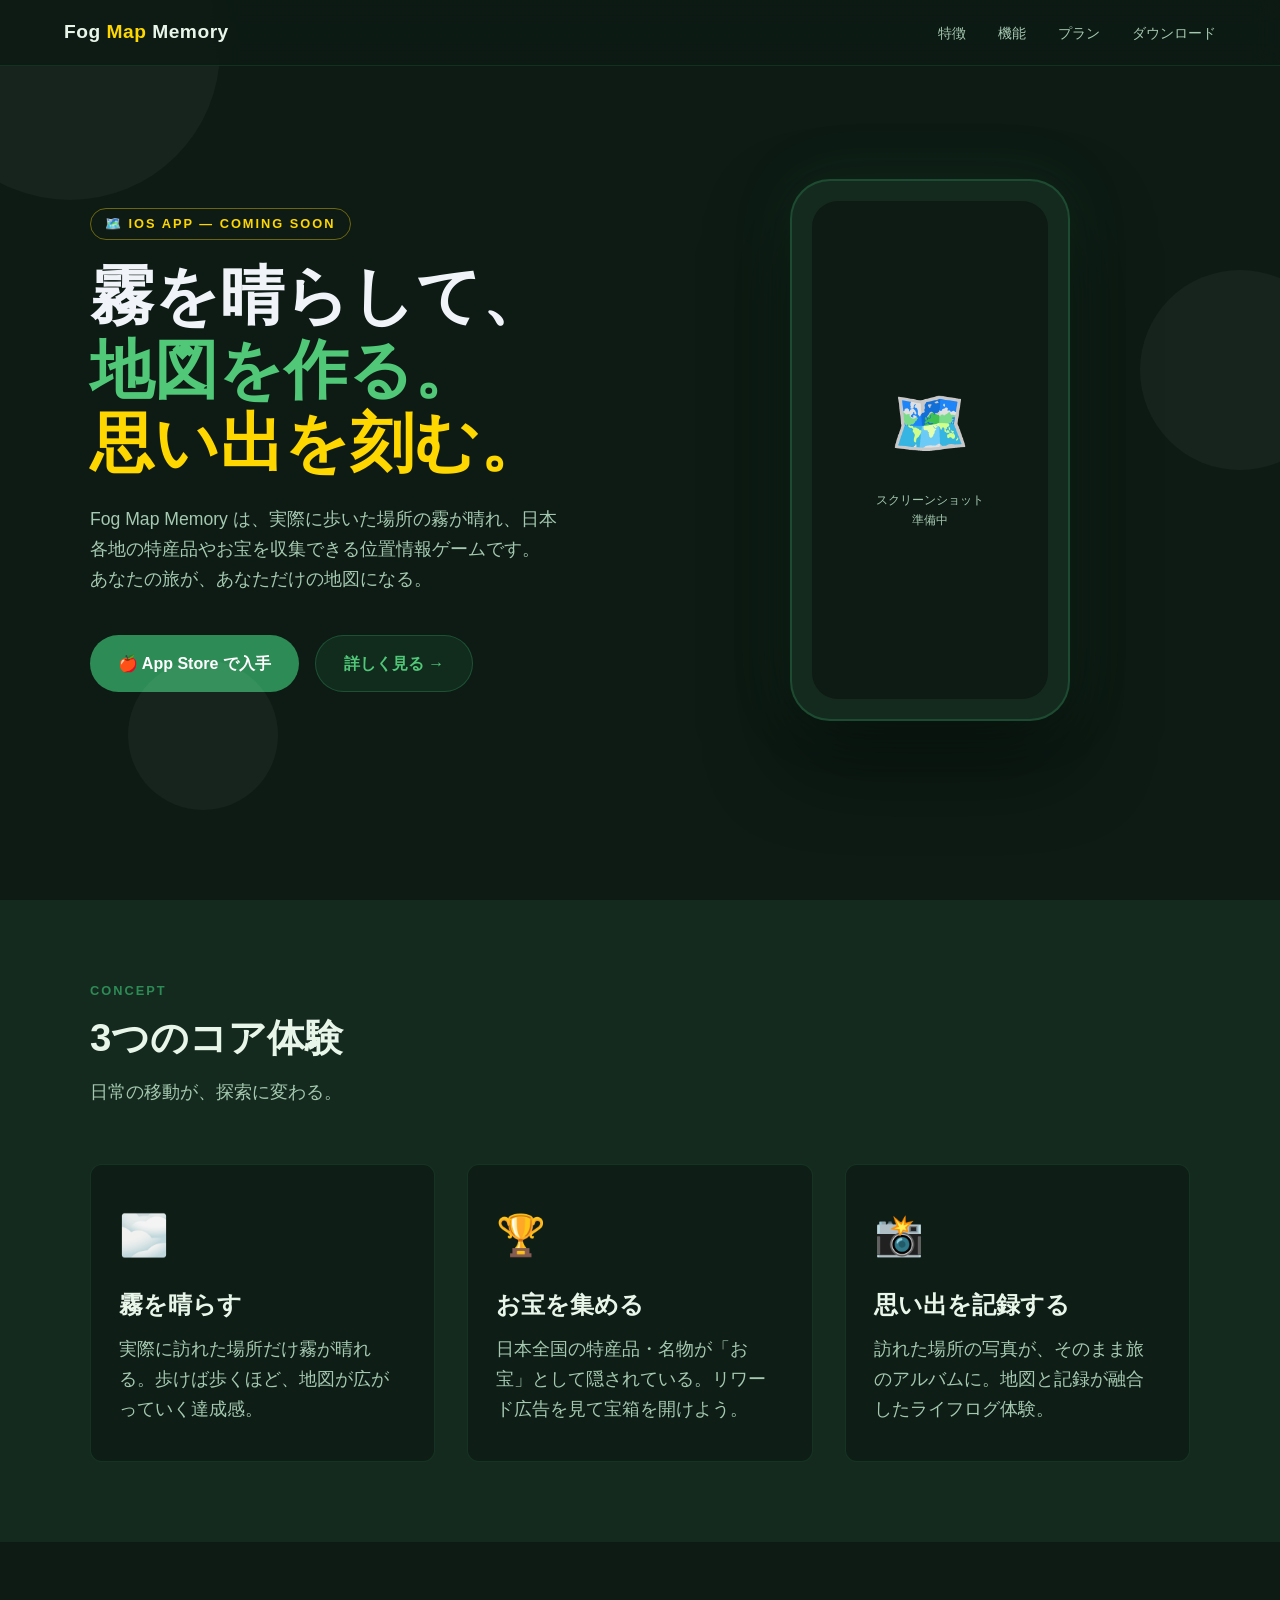
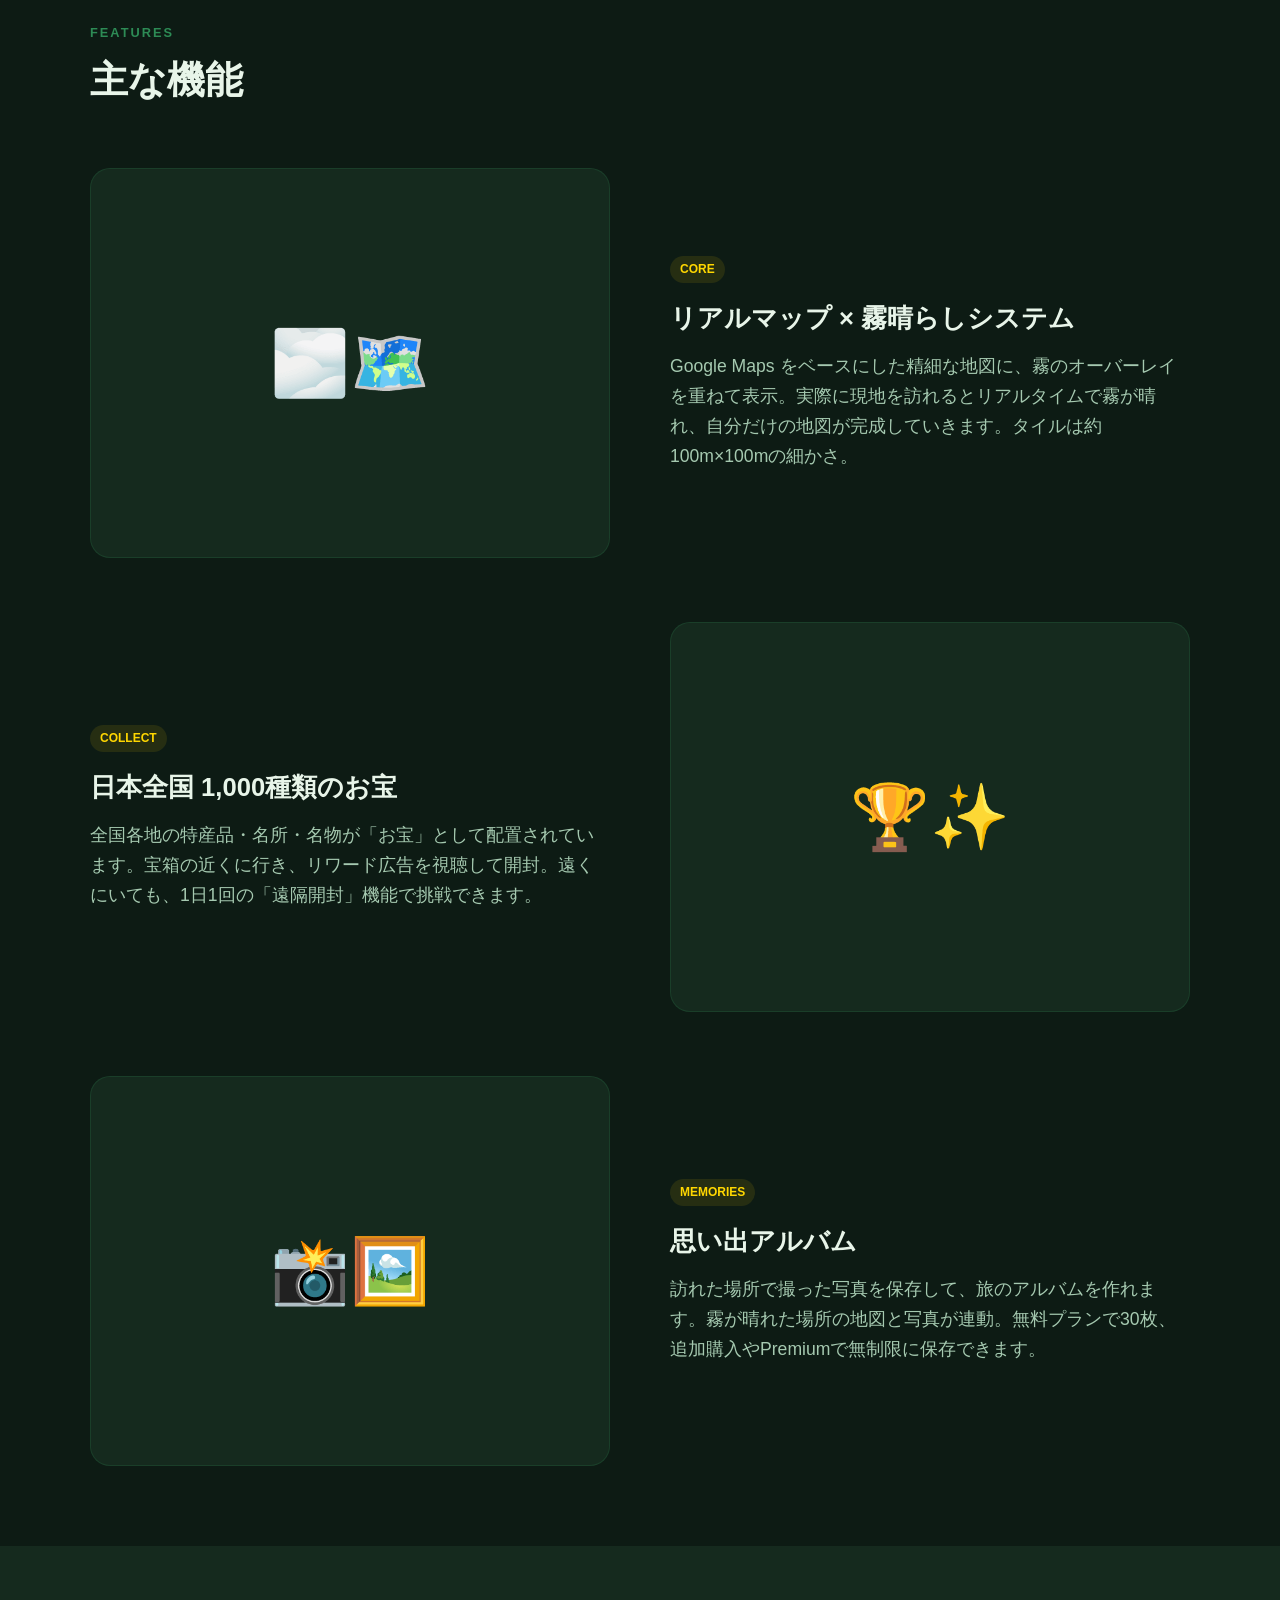
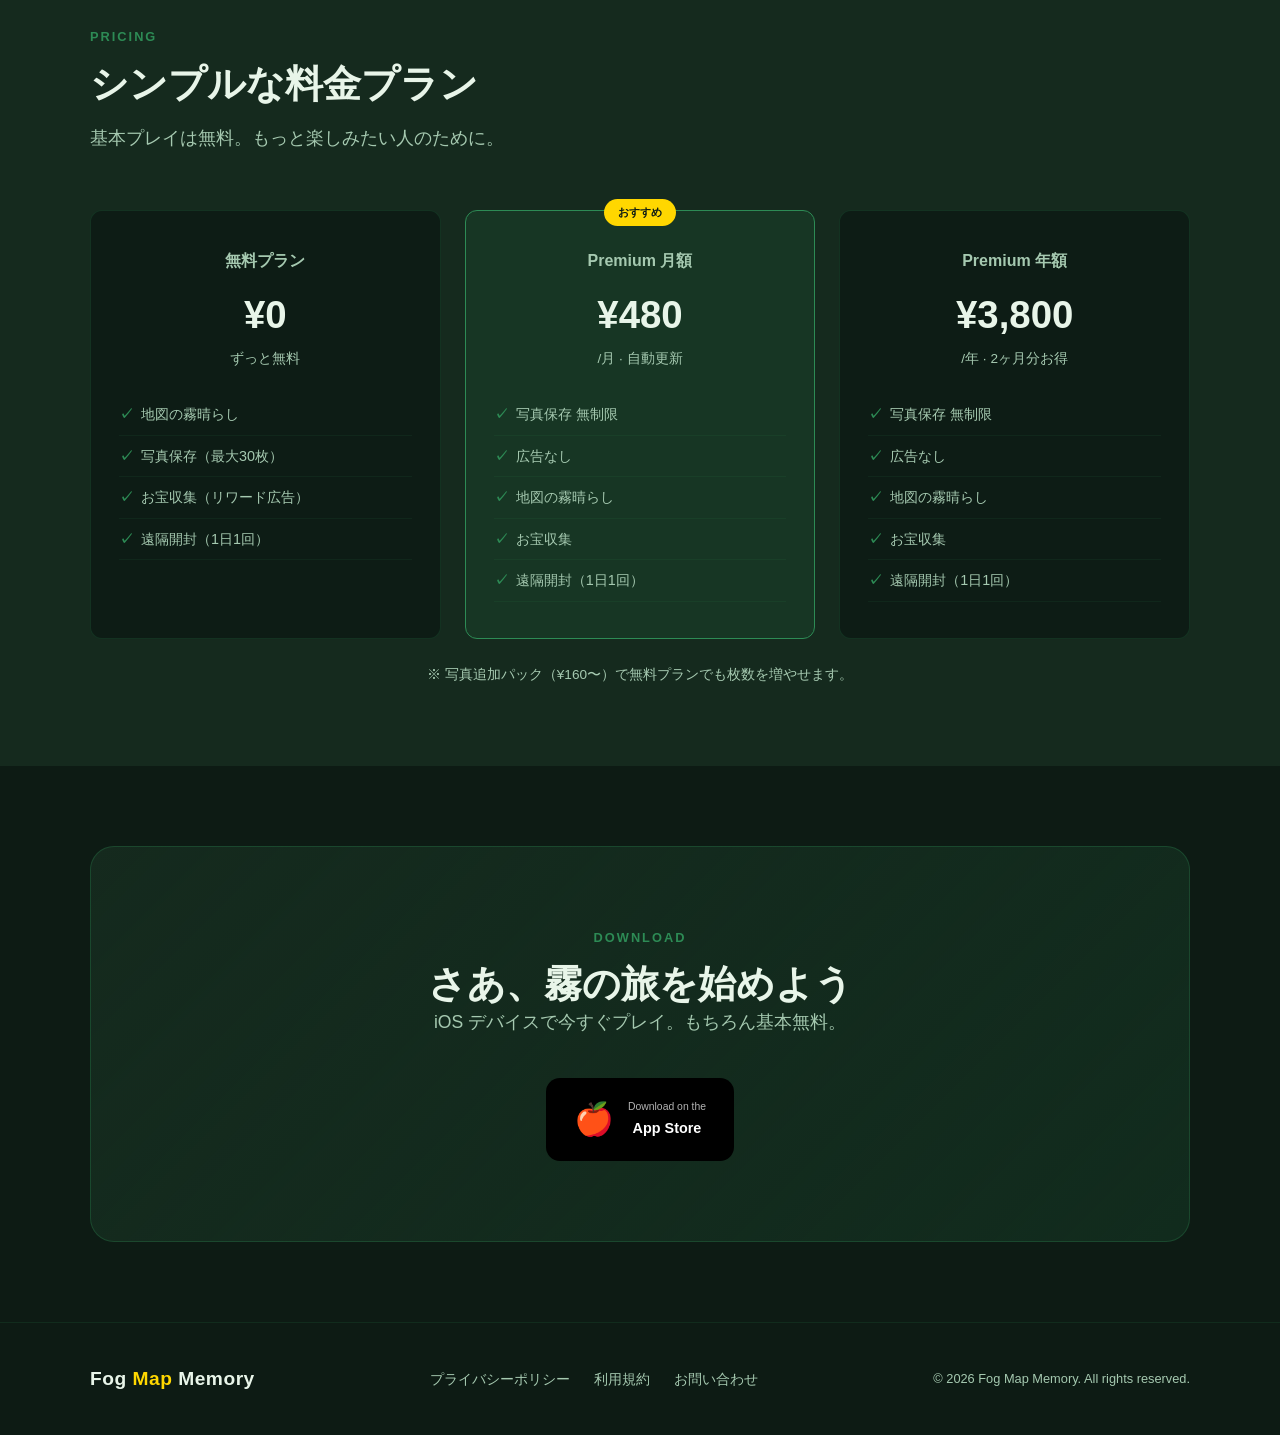
==== index.html @ ff48bffc "add: first commit" ====
<!DOCTYPE html>
<html lang="ja">
<head>
  <meta charset="UTF-8">
  <meta name="viewport" content="width=device-width, initial-scale=1.0">
  <title>Fog Map Memory — 霧を晴らして旅する地図ゲーム</title>
  <meta name="description" content="歩いた場所の霧が晴れ、日本全国の特産品やお宝を収集する位置情報ゲーム。あなたの旅が、あなただけの地図になる。">
  <!-- OGP -->
  <meta property="og:type"        content="website">
  <meta property="og:title"       content="Fog Map Memory — 霧を晴らして旅する地図ゲーム">
  <meta property="og:description" content="歩いた場所の霧が晴れ、日本全国の特産品やお宝を収集する位置情報ゲーム。">
  <meta property="og:image"       content="images/og-image.png">
  <meta property="og:url"         content="https://YOUR_GITHUB_USERNAME.github.io/fogmapmemory-web/">
  <meta name="twitter:card"       content="summary_large_image">
  <!-- Favicon (placeholder) -->
  <link rel="icon" href="images/favicon.png" type="image/png">
  <link rel="stylesheet" href="css/style.css">
</head>
<body>

<!-- ── Header ── -->
<header>
  <nav>
    <div class="nav-logo">Fog <span>Map</span> Memory</div>
    <ul class="nav-links">
      <li><a href="#concept">特徴</a></li>
      <li><a href="#features">機能</a></li>
      <li><a href="#pricing">プラン</a></li>
      <li><a href="#download">ダウンロード</a></li>
    </ul>
  </nav>
</header>

<!-- ── Hero ── -->
<section id="hero">
  <div class="fog-particle"></div>
  <div class="fog-particle"></div>
  <div class="fog-particle"></div>
  <div class="container">
    <div class="hero-grid">
      <div class="hero-content">
        <span class="hero-eyebrow">🗺️ iOS App — Coming Soon</span>
        <h1 class="hero-title">
          <span class="line-fog">霧を晴らして、</span><br>
          <span class="line-map">地図を作る。</span><br>
          <span class="line-mem">思い出を刻む。</span>
        </h1>
        <p class="hero-desc">
          Fog Map Memory は、実際に歩いた場所の霧が晴れ、日本各地の特産品やお宝を収集できる位置情報ゲームです。<br>あなたの旅が、あなただけの地図になる。
        </p>
        <div class="btn-group">
          <a href="#download" class="btn-primary">
            🍎 App Store で入手
          </a>
          <a href="#features" class="btn-secondary">
            詳しく見る →
          </a>
        </div>
      </div>
      <div class="hero-mockup">
        <div class="mockup-phone">
          <div class="mockup-screen">
            <div class="mockup-screen-inner">
              <span class="mockup-icon">🗺️</span>
              <p class="mockup-label">スクリーンショット<br>準備中</p>
            </div>
          </div>
        </div>
      </div>
    </div>
  </div>
</section>

<!-- ── Concept ── -->
<section id="concept">
  <div class="container">
    <span class="section-label">Concept</span>
    <h2 class="section-title">3つのコア体験</h2>
    <p>日常の移動が、探索に変わる。</p>
    <div class="concept-grid">
      <div class="concept-card">
        <div class="concept-icon">🌫️</div>
        <h3>霧を晴らす</h3>
        <p>実際に訪れた場所だけ霧が晴れる。歩けば歩くほど、地図が広がっていく達成感。</p>
      </div>
      <div class="concept-card">
        <div class="concept-icon">🏆</div>
        <h3>お宝を集める</h3>
        <p>日本全国の特産品・名物が「お宝」として隠されている。リワード広告を見て宝箱を開けよう。</p>
      </div>
      <div class="concept-card">
        <div class="concept-icon">📸</div>
        <h3>思い出を記録する</h3>
        <p>訪れた場所の写真が、そのまま旅のアルバムに。地図と記録が融合したライフログ体験。</p>
      </div>
    </div>
  </div>
</section>

<!-- ── Features ── -->
<section id="features">
  <div class="container">
    <span class="section-label">Features</span>
    <h2 class="section-title">主な機能</h2>
    <div class="features-list">

      <div class="feature-row">
        <div class="feature-visual">🌫️🗺️</div>
        <div class="feature-content">
          <span class="feature-tag">CORE</span>
          <h3>リアルマップ × 霧晴らしシステム</h3>
          <p>Google Maps をベースにした精細な地図に、霧のオーバーレイを重ねて表示。実際に現地を訪れるとリアルタイムで霧が晴れ、自分だけの地図が完成していきます。タイルは約100m×100mの細かさ。</p>
        </div>
      </div>

      <div class="feature-row reverse">
        <div class="feature-visual">🏆✨</div>
        <div class="feature-content">
          <span class="feature-tag">COLLECT</span>
          <h3>日本全国 1,000種類のお宝</h3>
          <p>全国各地の特産品・名所・名物が「お宝」として配置されています。宝箱の近くに行き、リワード広告を視聴して開封。遠くにいても、1日1回の「遠隔開封」機能で挑戦できます。</p>
        </div>
      </div>

      <div class="feature-row">
        <div class="feature-visual">📸🖼️</div>
        <div class="feature-content">
          <span class="feature-tag">MEMORIES</span>
          <h3>思い出アルバム</h3>
          <p>訪れた場所で撮った写真を保存して、旅のアルバムを作れます。霧が晴れた場所の地図と写真が連動。無料プランで30枚、追加購入やPremiumで無制限に保存できます。</p>
        </div>
      </div>

    </div>
  </div>
</section>

<!-- ── Pricing ── -->
<section id="pricing">
  <div class="container">
    <span class="section-label">Pricing</span>
    <h2 class="section-title">シンプルな料金プラン</h2>
    <p>基本プレイは無料。もっと楽しみたい人のために。</p>
    <div class="pricing-grid">

      <div class="pricing-card">
        <div class="pricing-name">無料プラン</div>
        <div class="pricing-price">¥0</div>
        <div class="pricing-period">ずっと無料</div>
        <ul class="pricing-features">
          <li>地図の霧晴らし</li>
          <li>写真保存（最大30枚）</li>
          <li>お宝収集（リワード広告）</li>
          <li>遠隔開封（1日1回）</li>
        </ul>
      </div>

      <div class="pricing-card featured">
        <div class="pricing-badge">おすすめ</div>
        <div class="pricing-name">Premium 月額</div>
        <div class="pricing-price">¥480</div>
        <div class="pricing-period">/月 · 自動更新</div>
        <ul class="pricing-features">
          <li>写真保存 無制限</li>
          <li>広告なし</li>
          <li>地図の霧晴らし</li>
          <li>お宝収集</li>
          <li>遠隔開封（1日1回）</li>
        </ul>
      </div>

      <div class="pricing-card">
        <div class="pricing-name">Premium 年額</div>
        <div class="pricing-price">¥3,800</div>
        <div class="pricing-period">/年 · 2ヶ月分お得</div>
        <ul class="pricing-features">
          <li>写真保存 無制限</li>
          <li>広告なし</li>
          <li>地図の霧晴らし</li>
          <li>お宝収集</li>
          <li>遠隔開封（1日1回）</li>
        </ul>
      </div>

    </div>
    <p style="margin-top:24px;text-align:center;font-size:0.85rem;">
      ※ 写真追加パック（¥160〜）で無料プランでも枚数を増やせます。
    </p>
  </div>
</section>

<!-- ── Download ── -->
<section id="download">
  <div class="container">
    <div class="download-inner">
      <span class="section-label">Download</span>
      <h2>さあ、霧の旅を始めよう</h2>
      <p>iOS デバイスで今すぐプレイ。もちろん基本無料。</p>
      <!-- App Store URL はリリース後に差し替えてください -->
      <a href="#" class="appstore-badge">
        <span class="badge-icon">🍎</span>
        <span class="badge-text">
          <small>Download on the</small>
          App Store
        </span>
      </a>
    </div>
  </div>
</section>

<!-- ── Footer ── -->
<footer>
  <div class="container">
    <div class="footer-inner">
      <div class="nav-logo">Fog <span style="color:#FFD700">Map</span> Memory</div>
      <div class="footer-links">
        <a href="privacy.html">プライバシーポリシー</a>
        <a href="terms.html">利用規約</a>
        <a href="mailto:YOUR_EMAIL@example.com">お問い合わせ</a>
      </div>
      <p class="footer-copy">© 2026 Fog Map Memory. All rights reserved.</p>
    </div>
  </div>
</footer>

</body>
</html>
---- css/style.css ----
/* ===================================================
   Fog Map Memory — Official Site
   Brand Colors:
     Primary Green : #2D8B55
     Forest Dark   : #1A5C35
     Treasure Gold : #FFD700
     BG Dark       : #0D1B14
     Fog White     : #F0F4F8
   =================================================== */

:root {
  --green-primary: #2D8B55;
  --green-dark:    #1A5C35;
  --green-light:   #50C878;
  --gold:          #FFD700;
  --gold-dim:      #B8960C;
  --bg-dark:       #0D1B14;
  --bg-mid:        #152A1E;
  --fog-white:     #F0F4F8;
  --text-main:     #E8F5E9;
  --text-sub:      #A5C9B0;
  --radius:        12px;
  --transition:    0.3s ease;
}

/* ── Reset & Base ── */
*, *::before, *::after { box-sizing: border-box; margin: 0; padding: 0; }
html { scroll-behavior: smooth; }
body {
  font-family: -apple-system, BlinkMacSystemFont, 'Helvetica Neue', 'Hiragino Sans',
               'Yu Gothic', sans-serif;
  background: var(--bg-dark);
  color: var(--text-main);
  line-height: 1.7;
  overflow-x: hidden;
}
a { color: var(--green-light); text-decoration: none; transition: color var(--transition); }
a:hover { color: var(--gold); }
img { max-width: 100%; height: auto; display: block; }

/* ── Typography ── */
h1 { font-size: clamp(2rem, 6vw, 4rem); font-weight: 800; line-height: 1.15; }
h2 { font-size: clamp(1.5rem, 4vw, 2.4rem); font-weight: 700; line-height: 1.25; }
h3 { font-size: clamp(1.1rem, 2.5vw, 1.5rem); font-weight: 600; }
p  { font-size: clamp(0.95rem, 1.8vw, 1.1rem); color: var(--text-sub); }

/* ── Layout ── */
.container {
  width: min(1100px, 92%);
  margin-inline: auto;
}
section { padding: 80px 0; }

/* ── Header / Nav ── */
header {
  position: fixed;
  top: 0; left: 0; right: 0;
  z-index: 100;
  background: rgba(13, 27, 20, 0.85);
  backdrop-filter: blur(12px);
  -webkit-backdrop-filter: blur(12px);
  border-bottom: 1px solid rgba(45, 139, 85, 0.2);
}
nav {
  display: flex;
  align-items: center;
  justify-content: space-between;
  padding: 16px 5%;
}
.nav-logo {
  font-size: 1.2rem;
  font-weight: 800;
  color: var(--text-main);
  letter-spacing: 0.5px;
}
.nav-logo span { color: var(--gold); }
.nav-links { display: flex; gap: 32px; list-style: none; }
.nav-links a {
  font-size: 0.9rem;
  color: var(--text-sub);
  font-weight: 500;
  transition: color var(--transition);
}
.nav-links a:hover { color: var(--text-main); }

/* ── Hero ── */
#hero {
  min-height: 100vh;
  display: flex;
  align-items: center;
  position: relative;
  padding-top: 80px;
  overflow: hidden;
}
.hero-grid {
  display: grid;
  grid-template-columns: 1fr 1fr;
  gap: 60px;
  align-items: center;
}
.hero-eyebrow {
  display: inline-block;
  font-size: 0.8rem;
  font-weight: 700;
  letter-spacing: 2px;
  text-transform: uppercase;
  color: var(--gold);
  border: 1px solid rgba(255, 215, 0, 0.4);
  border-radius: 99px;
  padding: 4px 14px;
  margin-bottom: 20px;
}
.hero-title { margin-bottom: 24px; }
.hero-title .line-fog   { color: var(--fog-white); }
.hero-title .line-map   { color: var(--green-light); }
.hero-title .line-mem   { color: var(--gold); }
.hero-desc {
  font-size: 1.1rem;
  color: var(--text-sub);
  margin-bottom: 40px;
  max-width: 480px;
}
.btn-group { display: flex; gap: 16px; flex-wrap: wrap; }
.btn-primary {
  display: inline-flex;
  align-items: center;
  gap: 10px;
  background: var(--green-primary);
  color: #fff;
  font-weight: 700;
  font-size: 1rem;
  padding: 14px 28px;
  border-radius: 99px;
  transition: background var(--transition), transform var(--transition);
}
.btn-primary:hover {
  background: var(--green-light);
  color: var(--bg-dark);
  transform: translateY(-2px);
}
.btn-secondary {
  display: inline-flex;
  align-items: center;
  gap: 10px;
  background: rgba(45, 139, 85, 0.15);
  color: var(--green-light);
  font-weight: 600;
  font-size: 1rem;
  padding: 14px 28px;
  border-radius: 99px;
  border: 1px solid rgba(45, 139, 85, 0.4);
  transition: background var(--transition), transform var(--transition);
}
.btn-secondary:hover {
  background: rgba(45, 139, 85, 0.3);
  color: #fff;
  transform: translateY(-2px);
}
.hero-mockup {
  position: relative;
  display: flex;
  justify-content: center;
}
.mockup-phone {
  width: 280px;
  background: var(--bg-mid);
  border-radius: 40px;
  border: 2px solid rgba(45, 139, 85, 0.35);
  padding: 20px;
  box-shadow: 0 40px 80px rgba(0,0,0,0.5), 0 0 60px rgba(45,139,85,0.15);
}
.mockup-screen {
  background: var(--bg-dark);
  border-radius: 26px;
  aspect-ratio: 9/19;
  display: flex;
  align-items: center;
  justify-content: center;
  overflow: hidden;
  position: relative;
}
.mockup-screen-inner {
  text-align: center;
  padding: 20px;
}
.mockup-icon {
  font-size: 4rem;
  margin-bottom: 12px;
  display: block;
}
.mockup-label {
  font-size: 0.75rem;
  color: var(--text-sub);
}

/* ── Fog BG particles ── */
.fog-particle {
  position: absolute;
  border-radius: 50%;
  background: rgba(255,255,255,0.04);
  animation: floatFog 8s ease-in-out infinite;
  pointer-events: none;
}
.fog-particle:nth-child(1){ width:300px;height:300px;top:-100px;left:-80px;animation-delay:0s; }
.fog-particle:nth-child(2){ width:200px;height:200px;top:30%;right:-60px;animation-delay:2s; }
.fog-particle:nth-child(3){ width:150px;height:150px;bottom:10%;left:10%;animation-delay:4s; }
@keyframes floatFog {
  0%,100%{ transform: translateY(0) scale(1); }
  50%{ transform: translateY(-20px) scale(1.05); }
}

/* ── Concept ── */
#concept { background: var(--bg-mid); }
.concept-grid {
  display: grid;
  grid-template-columns: repeat(3, 1fr);
  gap: 32px;
  margin-top: 56px;
}
.concept-card {
  background: rgba(13, 27, 20, 0.8);
  border: 1px solid rgba(45, 139, 85, 0.2);
  border-radius: var(--radius);
  padding: 36px 28px;
  transition: border-color var(--transition), transform var(--transition);
}
.concept-card:hover {
  border-color: var(--green-primary);
  transform: translateY(-4px);
}
.concept-icon { font-size: 2.5rem; margin-bottom: 16px; }
.concept-card h3 { margin-bottom: 10px; color: var(--text-main); }

/* ── Features ── */
#features { }
.section-label {
  font-size: 0.8rem;
  font-weight: 700;
  letter-spacing: 2px;
  text-transform: uppercase;
  color: var(--green-primary);
  margin-bottom: 12px;
  display: block;
}
.section-title { margin-bottom: 16px; }
.features-list {
  display: flex;
  flex-direction: column;
  gap: 64px;
  margin-top: 64px;
}
.feature-row {
  display: grid;
  grid-template-columns: 1fr 1fr;
  gap: 60px;
  align-items: center;
}
.feature-row.reverse { direction: rtl; }
.feature-row.reverse > * { direction: ltr; }
.feature-visual {
  background: var(--bg-mid);
  border-radius: 20px;
  border: 1px solid rgba(45, 139, 85, 0.2);
  aspect-ratio: 4/3;
  display: flex;
  align-items: center;
  justify-content: center;
  font-size: 4rem;
}
.feature-tag {
  display: inline-block;
  background: rgba(255, 215, 0, 0.1);
  color: var(--gold);
  font-size: 0.75rem;
  font-weight: 700;
  padding: 3px 10px;
  border-radius: 99px;
  margin-bottom: 14px;
}
.feature-content h3 { font-size: 1.6rem; margin-bottom: 12px; }

/* ── Pricing ── */
#pricing { background: var(--bg-mid); }
.pricing-grid {
  display: grid;
  grid-template-columns: repeat(3, 1fr);
  gap: 24px;
  margin-top: 56px;
}
.pricing-card {
  background: rgba(13, 27, 20, 0.9);
  border: 1px solid rgba(45, 139, 85, 0.2);
  border-radius: var(--radius);
  padding: 36px 28px;
  text-align: center;
  position: relative;
  transition: border-color var(--transition), transform var(--transition);
}
.pricing-card:hover { transform: translateY(-4px); }
.pricing-card.featured {
  border-color: var(--green-primary);
  background: rgba(45, 139, 85, 0.12);
}
.pricing-badge {
  position: absolute;
  top: -12px;
  left: 50%;
  transform: translateX(-50%);
  background: var(--gold);
  color: var(--bg-dark);
  font-size: 0.7rem;
  font-weight: 800;
  padding: 4px 14px;
  border-radius: 99px;
}
.pricing-name { font-size: 1rem; font-weight: 700; color: var(--text-sub); margin-bottom: 8px; }
.pricing-price { font-size: 2.4rem; font-weight: 800; color: var(--text-main); }
.pricing-period { font-size: 0.85rem; color: var(--text-sub); margin-bottom: 24px; }
.pricing-features { list-style: none; text-align: left; }
.pricing-features li {
  padding: 8px 0;
  border-bottom: 1px solid rgba(45, 139, 85, 0.1);
  font-size: 0.9rem;
  color: var(--text-sub);
  display: flex;
  align-items: center;
  gap: 8px;
}
.pricing-features li::before { content: "✓"; color: var(--green-primary); font-weight: 700; }

/* ── Download ── */
#download { text-align: center; }
.download-inner {
  background: linear-gradient(135deg, var(--bg-mid), rgba(45,139,85,0.15));
  border: 1px solid rgba(45, 139, 85, 0.3);
  border-radius: 24px;
  padding: 80px 40px;
}
.appstore-badge {
  display: inline-flex;
  align-items: center;
  gap: 14px;
  background: #000;
  color: #fff;
  border-radius: 14px;
  padding: 14px 28px;
  font-size: 0.9rem;
  font-weight: 600;
  margin-top: 40px;
  transition: opacity var(--transition), transform var(--transition);
}
.appstore-badge:hover { opacity: 0.85; color: #fff; transform: scale(1.04); }
.appstore-badge .badge-icon { font-size: 2rem; }
.badge-text small { display: block; font-size: 0.65rem; font-weight: 400; opacity: 0.7; }

/* ── Footer ── */
footer {
  border-top: 1px solid rgba(45, 139, 85, 0.15);
  padding: 40px 0;
}
.footer-inner {
  display: flex;
  align-items: center;
  justify-content: space-between;
  flex-wrap: wrap;
  gap: 20px;
}
.footer-links { display: flex; gap: 24px; }
.footer-links a { font-size: 0.85rem; color: var(--text-sub); }
.footer-links a:hover { color: var(--text-main); }
.footer-copy { font-size: 0.8rem; color: var(--text-sub); }

/* ── Policy Pages ── */
.policy-hero {
  padding: 120px 0 60px;
  border-bottom: 1px solid rgba(45, 139, 85, 0.15);
  margin-bottom: 60px;
}
.policy-content {
  max-width: 760px;
  margin: 0 auto;
  padding-bottom: 80px;
}
.policy-content h2 {
  font-size: 1.4rem;
  color: var(--text-main);
  margin: 40px 0 16px;
  padding-bottom: 8px;
  border-bottom: 1px solid rgba(45, 139, 85, 0.2);
}
.policy-content h3 { font-size: 1.1rem; color: var(--green-light); margin: 24px 0 10px; }
.policy-content p  { margin-bottom: 14px; }
.policy-content ul, .policy-content ol {
  padding-left: 24px;
  margin-bottom: 14px;
  color: var(--text-sub);
}
.policy-content li { margin-bottom: 6px; }
.policy-content table {
  width: 100%;
  border-collapse: collapse;
  margin: 20px 0;
  font-size: 0.9rem;
}
.policy-content th, .policy-content td {
  padding: 10px 14px;
  border: 1px solid rgba(45, 139, 85, 0.2);
  text-align: left;
}
.policy-content th { background: rgba(45, 139, 85, 0.12); color: var(--text-main); }
.policy-content td { color: var(--text-sub); }
.version-tag {
  display: inline-block;
  background: rgba(45, 139, 85, 0.15);
  color: var(--green-light);
  font-size: 0.8rem;
  padding: 4px 12px;
  border-radius: 99px;
  margin-bottom: 24px;
}

/* ── Responsive ── */
@media (max-width: 768px) {
  .hero-grid, .concept-grid, .pricing-grid { grid-template-columns: 1fr; }
  .feature-row, .feature-row.reverse { grid-template-columns: 1fr; direction: ltr; }
  .nav-links { display: none; }
  .footer-inner { flex-direction: column; align-items: flex-start; }
  .hero-mockup { display: none; }
}
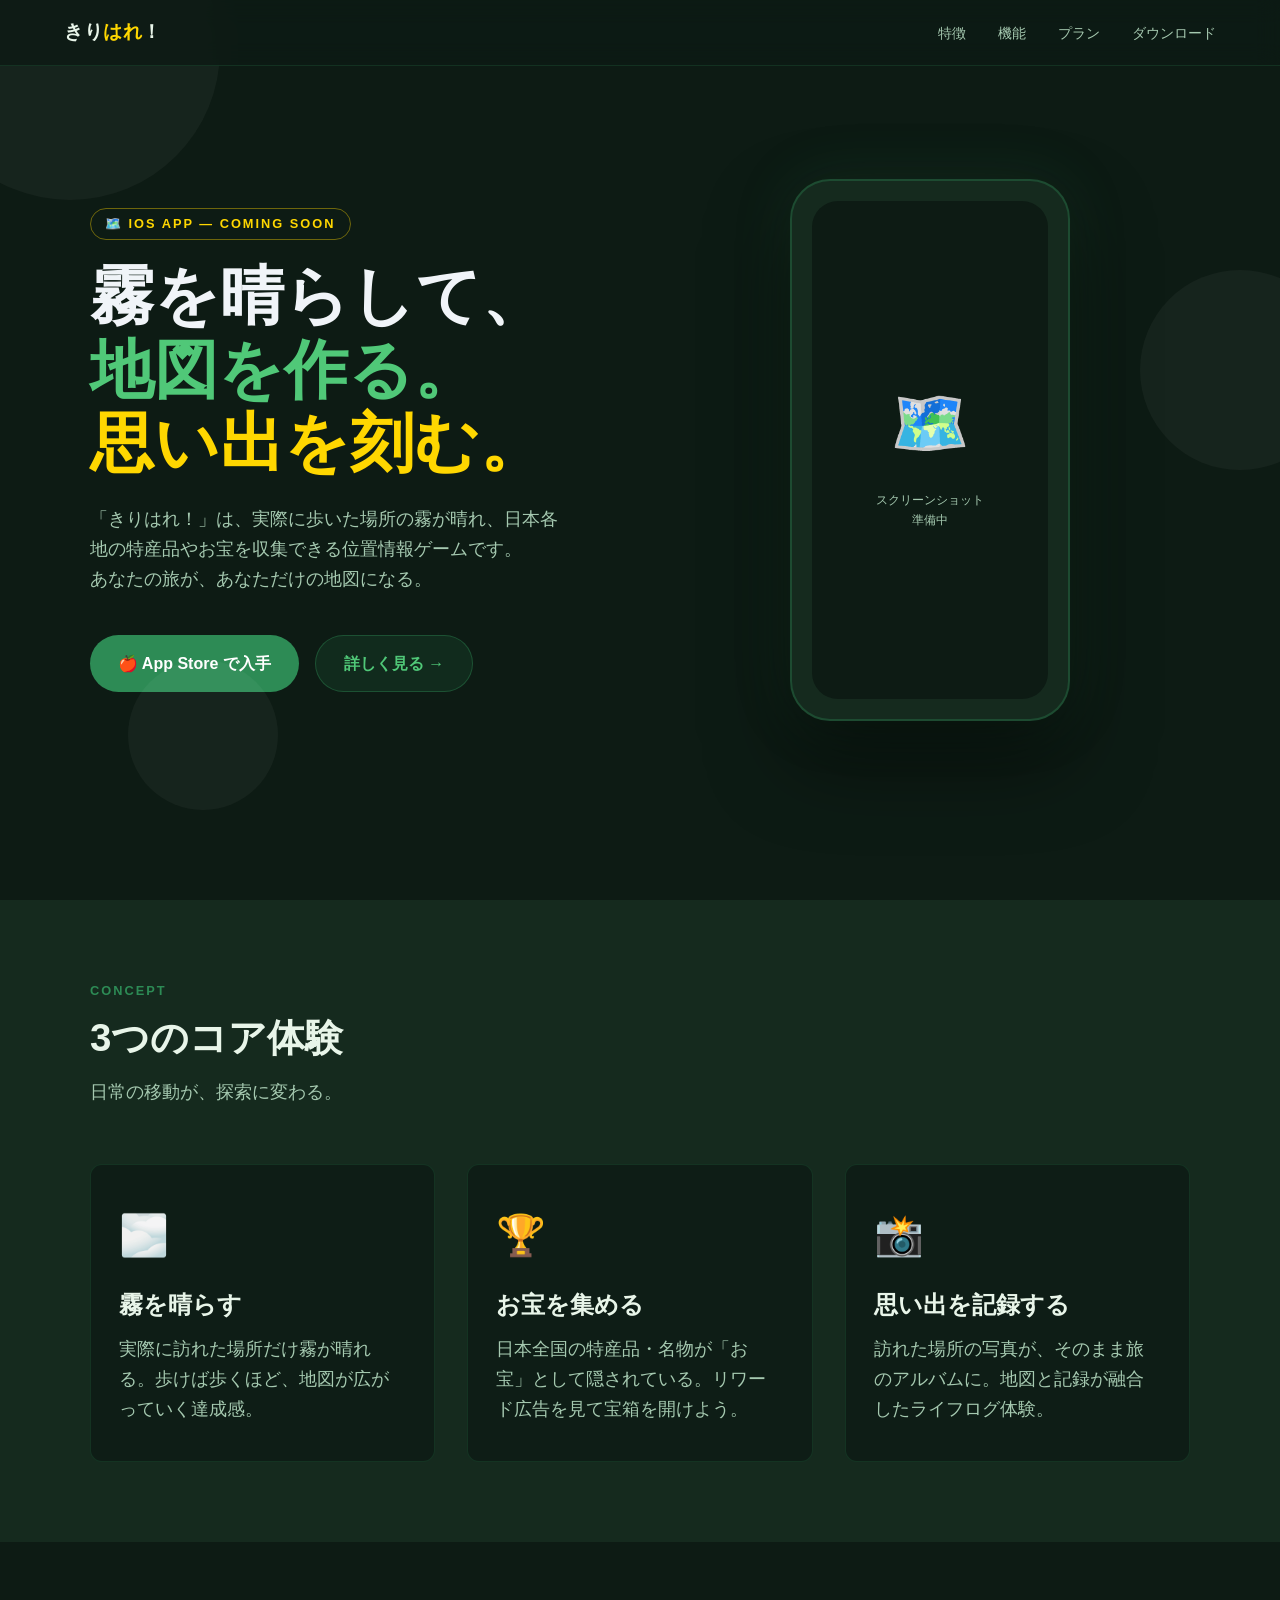
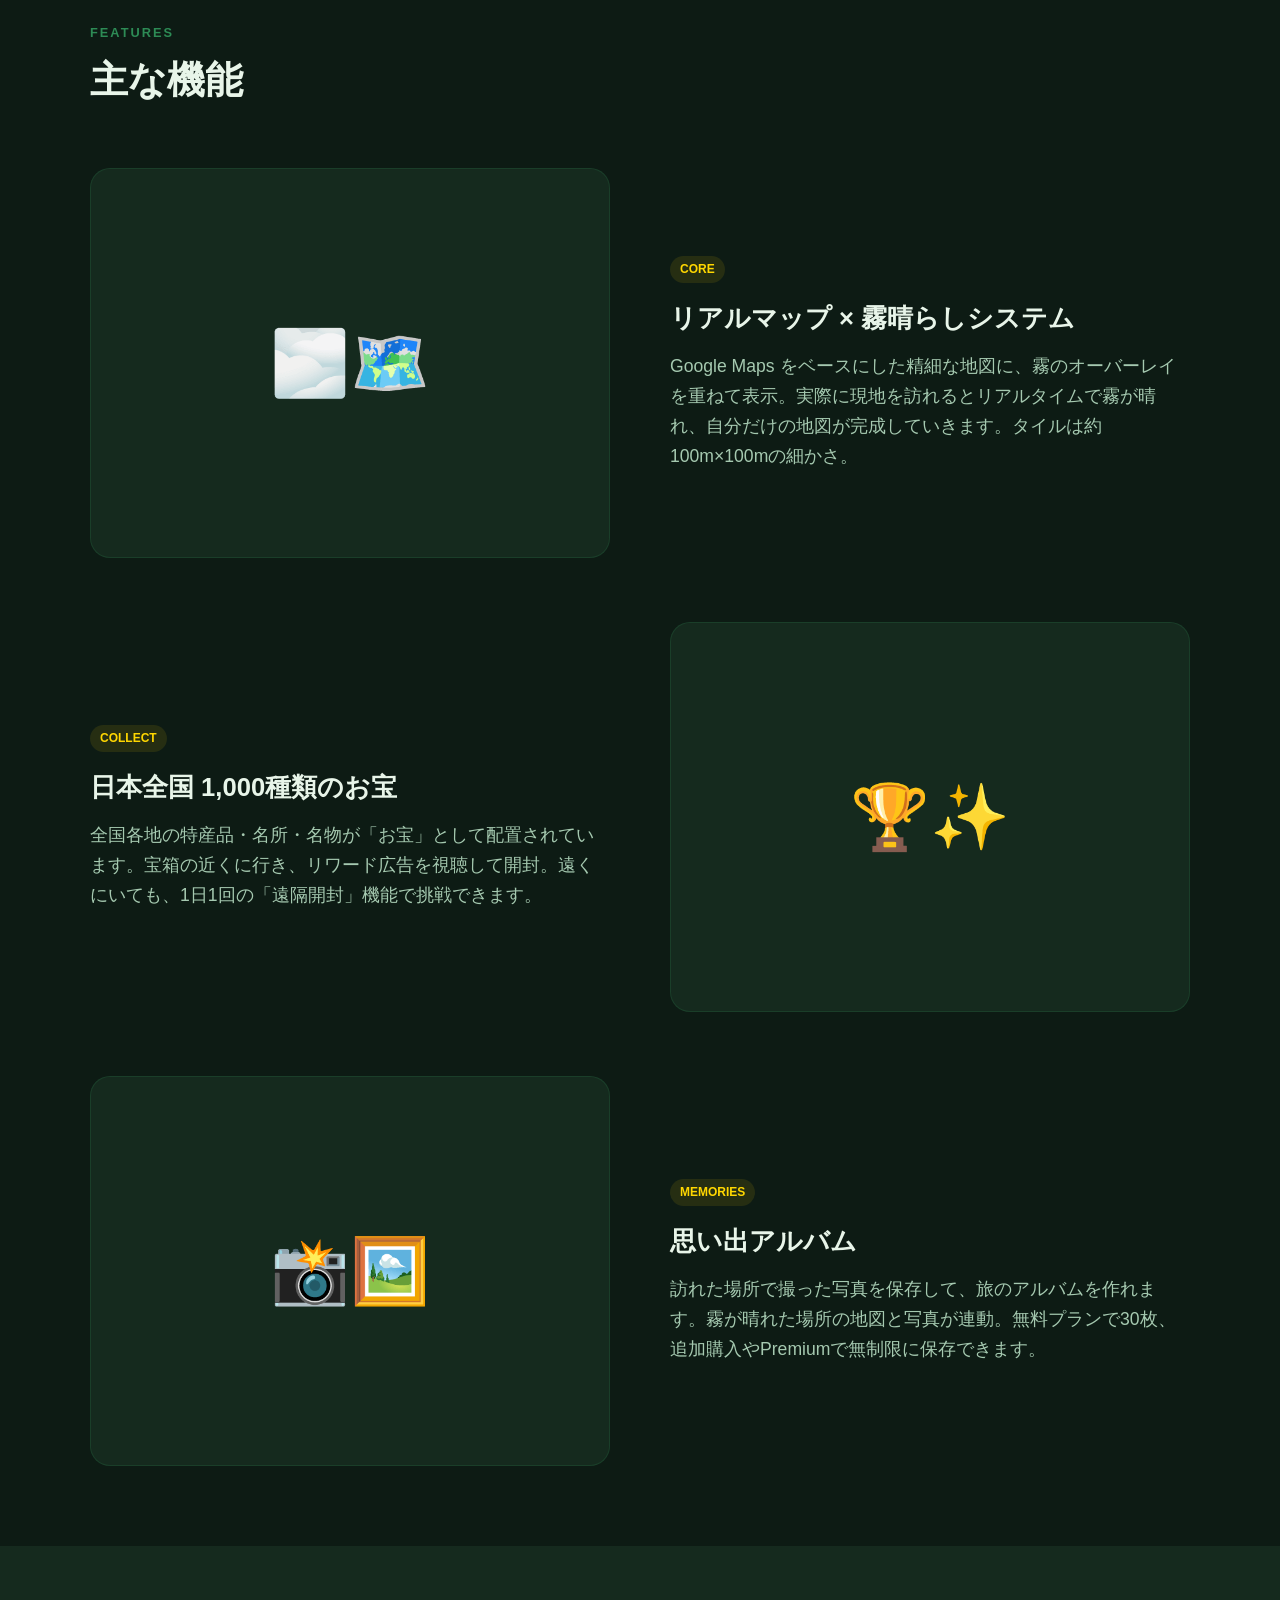
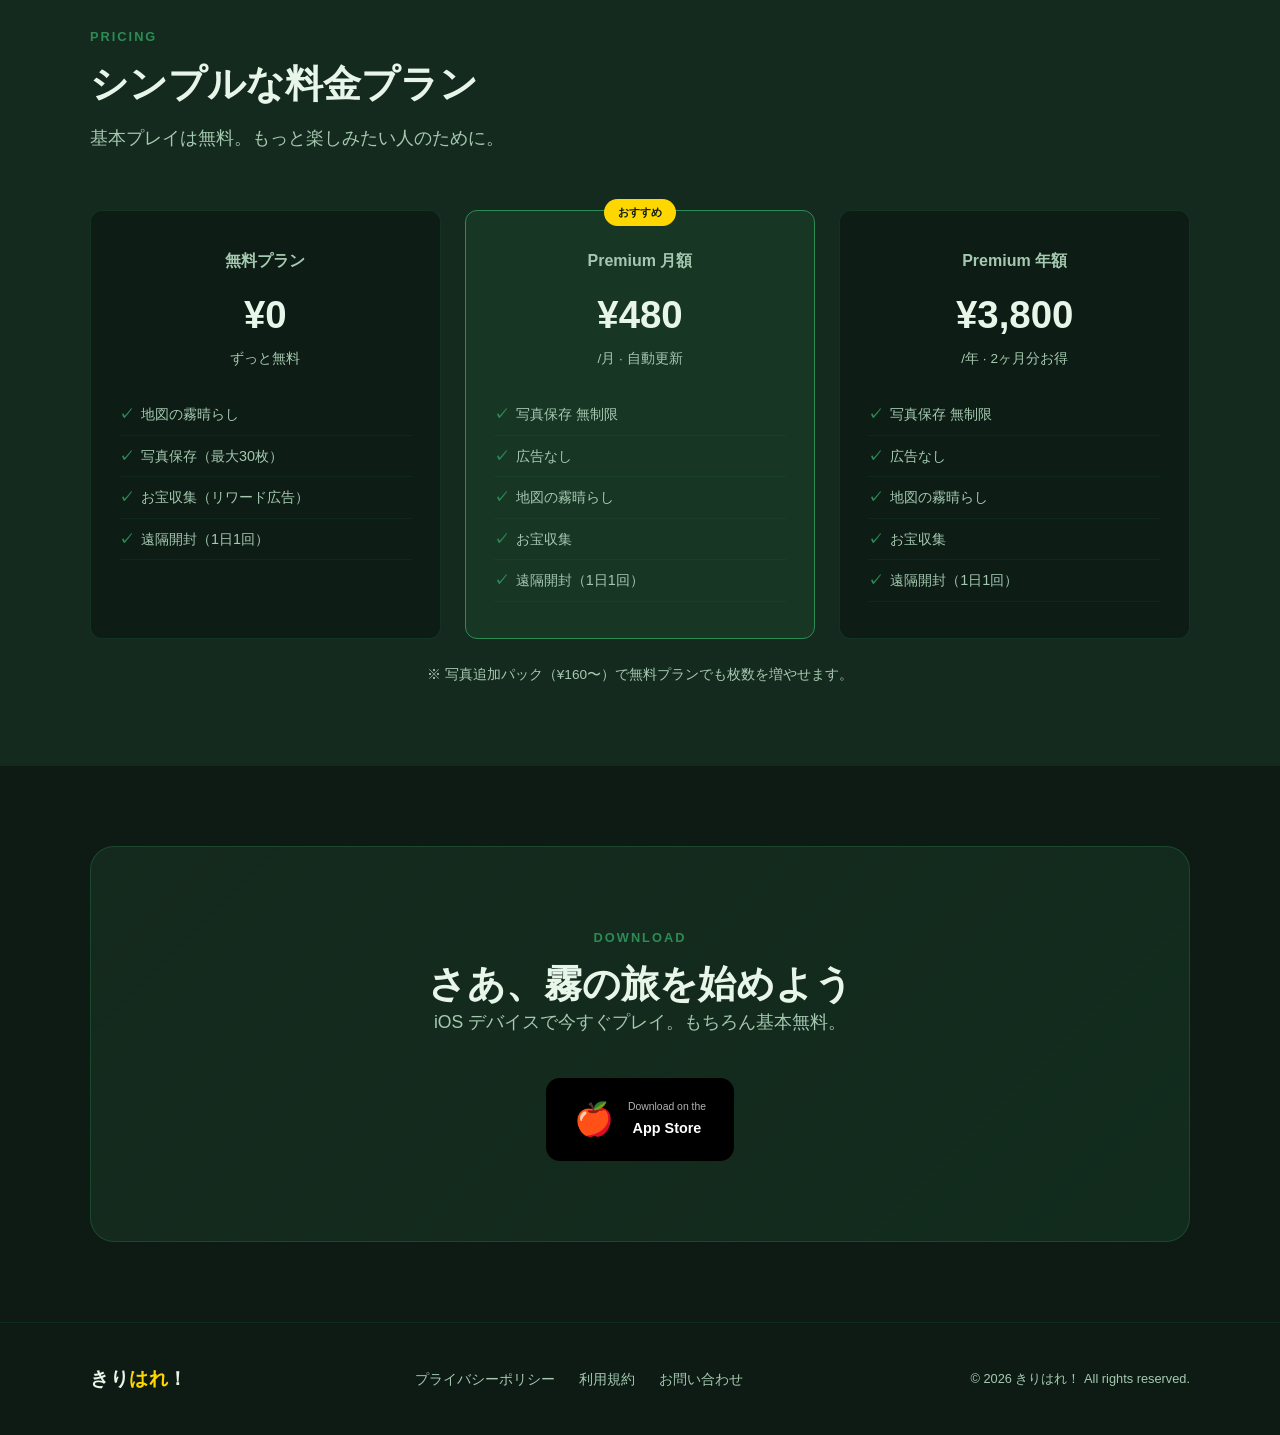
==== commit f6444fc4: "fix: new1" ====
--- a/index.html
+++ b/index.html
@@ -3,11 +3,11 @@
 <head>
   <meta charset="UTF-8">
   <meta name="viewport" content="width=device-width, initial-scale=1.0">
-  <title>Fog Map Memory — 霧を晴らして旅する地図ゲーム</title>
+  <title>きりはれ！ — 霧を晴らして旅する地図ゲーム</title>
   <meta name="description" content="歩いた場所の霧が晴れ、日本全国の特産品やお宝を収集する位置情報ゲーム。あなたの旅が、あなただけの地図になる。">
   <!-- OGP -->
   <meta property="og:type"        content="website">
-  <meta property="og:title"       content="Fog Map Memory — 霧を晴らして旅する地図ゲーム">
+  <meta property="og:title"       content="きりはれ！ — 霧を晴らして旅する地図ゲーム">
   <meta property="og:description" content="歩いた場所の霧が晴れ、日本全国の特産品やお宝を収集する位置情報ゲーム。">
   <meta property="og:image"       content="images/og-image.png">
   <meta property="og:url"         content="https://YOUR_GITHUB_USERNAME.github.io/fogmapmemory-web/">
@@ -21,7 +21,7 @@
 <!-- ── Header ── -->
 <header>
   <nav>
-    <div class="nav-logo">Fog <span>Map</span> Memory</div>
+    <div class="nav-logo">きり<span>はれ</span>！</div>
     <ul class="nav-links">
       <li><a href="#concept">特徴</a></li>
       <li><a href="#features">機能</a></li>
@@ -46,7 +46,7 @@
           <span class="line-mem">思い出を刻む。</span>
         </h1>
         <p class="hero-desc">
-          Fog Map Memory は、実際に歩いた場所の霧が晴れ、日本各地の特産品やお宝を収集できる位置情報ゲームです。<br>あなたの旅が、あなただけの地図になる。
+          「きりはれ！」は、実際に歩いた場所の霧が晴れ、日本各地の特産品やお宝を収集できる位置情報ゲームです。<br>あなたの旅が、あなただけの地図になる。
         </p>
         <div class="btn-group">
           <a href="#download" class="btn-primary">
@@ -212,13 +212,13 @@
 <footer>
   <div class="container">
     <div class="footer-inner">
-      <div class="nav-logo">Fog <span style="color:#FFD700">Map</span> Memory</div>
+      <div class="nav-logo">きり<span style="color:#FFD700">はれ</span>！</div>
       <div class="footer-links">
         <a href="privacy.html">プライバシーポリシー</a>
         <a href="terms.html">利用規約</a>
         <a href="mailto:YOUR_EMAIL@example.com">お問い合わせ</a>
       </div>
-      <p class="footer-copy">© 2026 Fog Map Memory. All rights reserved.</p>
+      <p class="footer-copy">© 2026 きりはれ！ All rights reserved.</p>
     </div>
   </div>
 </footer>
